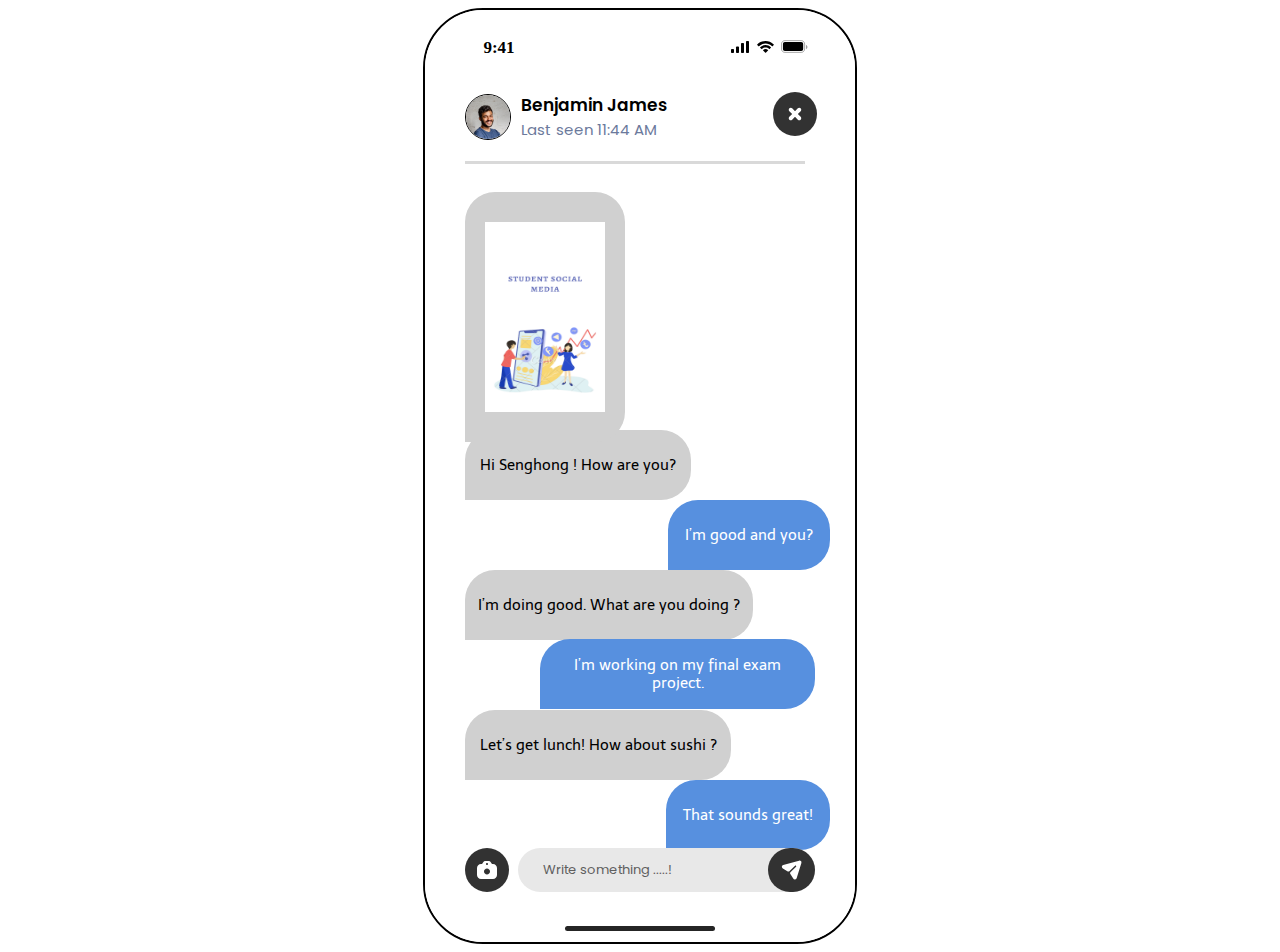
==== pages/chattingPage.html @ 1a9a1ad3 "latest update" ====
<!DOCTYPE html>
<html lang="en">
  <head>
    <meta charset="UTF-8" />
    <meta name="viewport" content="width=device-width, initial-scale=1.0" />
    <title>Chatting</title>
    <link rel="stylesheet" href="/assets/css/chat.css" />
  </head>
  <body>
    <div
      class="MessageChatting"
      style="
        margin: auto;
        width: 430px;
        height: 932px;
        position: relative;
        background: white;
        border-radius: 60px;
        overflow: hidden;
        border: 2.5px black solid;
      "
    >
      <div class="Base" style="width: 430px; height: 932px; left: 0px; top: 0px; position: absolute; background: white"></div>
      <div class="IphoneBar" style="width: 336.4px; height: 894px; left: 47px; top: 27px; position: absolute">
        <div
          class="Time"
          style="
            width: 54px;
            height: 20px;
            left: 0px;
            top: 0px;
            position: absolute;
            text-align: center;
            color: black;
            font-size: 17px;
            font-family: SF Pro Text;
            font-weight: 600;
            line-height: 22px;
            word-wrap: break-word;
          "
        >
          9:41
        </div>
        <div class="RightSide">
          <img class="BatteryBar" src="/assets/icons/status-bar-battery.svg" />
          <img class="Wifi" src="/assets/icons/wifi.svg" />
          <img class="IconMobileSignal" src="/assets/icons/icon-mobile-signal.svg" />
        </div>
        <div
          class="Rectangle4"
          style="width: 150px; height: 5px; left: 93px; top: 889px; position: absolute; background: #252525; border-radius: 5px"
        ></div>
      </div>
      <div class="Card" style="width: 370px; height: 932px; left: 30px; top: 0px; position: absolute">
        <div
          class="Frame250"
          style="
            left: 10px;
            top: 82px;
            position: absolute;
            flex-direction: column;
            justify-content: flex-start;
            align-items: flex-start;
            gap: 20px;
            display: inline-flex;
          "
        >
          <div class="Frame249" style="justify-content: flex-start; align-items: flex-start; gap: 102px; display: inline-flex">
            <div class="Profile" style="justify-content: center; align-items: center; gap: 10px; display: flex">
              <img
                class="UnsplashIlip77sbmoe"
                style="
                  width: 44px;
                  height: 44px;
                  background: linear-gradient(0deg, #c4c4c4 0%, #c4c4c4 100%);
                  border-radius: 9999px;
                  border: 0.5px black solid;
                "
                src="/assets/images/profile-post1.jpg"
              />
              <div class="BenjaminJamesLastSeen1144Am" style="width: 150px">
                <span style="color: black; font-size: 17px; font-family: Poppins; font-weight: 600; word-wrap: break-word">Benjamin James<br /></span
                ><span style="color: #6c7a9c; font-size: 15px; font-family: Poppins; font-weight: 400; word-wrap: break-word"
                  >Last seen 11:44 AM</span
                >
              </div>
            </div>
            <a href="/pages/messagePage.html">
              <div
              class="ExitButton"
              style="
                padding: 10px;
                background: #323232;
                border-radius: 50px;
                justify-content: flex-start;
                align-items: flex-start;
                gap: 10px;
                display: flex;
                cursor: pointer;
              "
            >
              <div class="HugeIcon" style="width: 24px; height: 24px; position: relative">
                <img class="exitIcon" style="width: 24px; height: 24px; position: absolute" src="/assets/icons/exit.svg"></img>
              </div>
            </div>
            </a>

          </div>
          <div class="Separator" style="width: 340px; height: 3px; background: rgba(0, 0, 0, 0.15)"></div>
        </div>
        <div class="Frame257" style="width: 350px; height: 646px; left: 10px; top: 174px; position: absolute">
          <div class="Conversation" style="width: 345px; height: 638px; left: 0px; top: 8px; position: absolute">
            <div
              class="Frame250"
              style="
                width: 206px;
                height: 50px;
                padding: 10px;
                left: 0px;
                top: 238px;
                position: absolute;
                background: #d0d0d0;
                border-top-left-radius: 30px;
                border-top-right-radius: 30px;
                border-bottom-right-radius: 30px;
                justify-content: center;
                align-items: center;
                gap: 10px;
                display: inline-flex;
              "
            >
              <div
                class="HiSenghongHowAreYou"
                style="text-align: center; color: black; font-size: 15px; font-family: Telex; font-weight: 400; word-wrap: break-word"
              >
                Hi Senghong ! How are you?
              </div>
            </div>
            <div
              class="Frame254"
              style="
                width: 142px;
                height: 50px;
                padding: 10px;
                left: 203px;
                top: 308px;
                position: absolute;
                background: #5790df;
                border-top-left-radius: 30px;
                border-top-right-radius: 30px;
                border-bottom-right-radius: 30px;
                justify-content: center;
                align-items: center;
                gap: 10px;
                display: inline-flex;
              "
            >
              <div
                class="IMGoodAndYou"
                style="text-align: center; color: white; font-size: 15px; font-family: Telex; font-weight: 400; word-wrap: break-word"
              >
                I’m good and you?
              </div>
            </div>
            <div
              class="Frame256"
              style="
                width: 144px;
                height: 50px;
                padding: 10px;
                left: 201px;
                top: 588px;
                position: absolute;
                background: #5790df;
                border-top-left-radius: 30px;
                border-top-right-radius: 30px;
                border-bottom-right-radius: 30px;
                justify-content: center;
                align-items: center;
                gap: 10px;
                display: inline-flex;
              "
            >
              <div
                class="ThatSoundsGreat"
                style="text-align: center; color: white; font-size: 15px; font-family: Telex; font-weight: 400; word-wrap: break-word"
              >
                That sounds great!
              </div>
            </div>
            <div
              class="Frame252"
              style="
                width: 268px;
                height: 50px;
                padding: 10px;
                left: 0px;
                top: 378px;
                position: absolute;
                background: #d0d0d0;
                border-top-left-radius: 30px;
                border-top-right-radius: 30px;
                border-bottom-right-radius: 30px;
                justify-content: center;
                align-items: center;
                gap: 10px;
                display: inline-flex;
              "
            >
              <div
                class="IMDoingGoodWhatAreYouDoing"
                style="text-align: center; color: black; font-size: 15px; font-family: Telex; font-weight: 400; word-wrap: break-word"
              >
                I’m doing good. What are you doing ?
              </div>
            </div>
            <div
              class="Frame253"
              style="
                width: 246px;
                height: 50px;
                padding: 10px;
                left: 0px;
                top: 518px;
                position: absolute;
                background: #d0d0d0;
                border-top-left-radius: 30px;
                border-top-right-radius: 30px;
                border-bottom-right-radius: 30px;
                justify-content: center;
                align-items: center;
                gap: 10px;
                display: inline-flex;
              "
            >
              <div
                class="LetSGetLunchHowAboutSushi"
                style="text-align: center; color: black; font-size: 15px; font-family: Telex; font-weight: 400; word-wrap: break-word"
              >
                Let’s get lunch! How about sushi ?
              </div>
            </div>
            <div
              class="Frame251"
              style="
                width: 140px;
                height: 230px;
                padding: 10px;
                left: 0px;
                top: 0px;
                position: absolute;
                background: #d0d0d0;
                border-top-left-radius: 30px;
                border-top-right-radius: 30px;
                border-bottom-right-radius: 30px;
                justify-content: center;
                align-items: center;
                gap: 10px;
                display: inline-flex;
              "
            >
              <img class="ProfilePost11" style="width: 120px; height: 190px" src="/assets/images/ssm_bgcover.png" />
            </div>
          </div>
          <div
            class="Frame255"
            style="
              height: 50px;
              padding: 10px;
              left: 75px;
              top: 455px;
              position: absolute;
              background: #5790df;
              border-top-left-radius: 30px;
              border-top-right-radius: 30px;
              border-bottom-right-radius: 30px;
              justify-content: center;
              align-items: center;
              gap: 10px;
              display: inline-flex;
            "
          >
            <div
              class="IMWorkingOnMyFinalExamProject"
              style="text-align: center; color: white; font-size: 15px; font-family: Telex; font-weight: 400; word-wrap: break-word"
            >
              I’m working on my final exam project.
            </div>
          </div>
        </div>
        <div class="CameraButton" style="width: 44px; height: 44px; left: 10px; top: 838px; position: absolute">
          <div
            class="Ellipse256"
            style="width: 44px; height: 44px; left: 0px; top: 0px; position: absolute; background: #323232; border-radius: 9999px"
          ></div>
          <div class="HugeIcon" style="width: 24px; height: 24px; left: 10px; top: 10px; position: absolute">
            <img class="SendPicture" style="width: 24px; height: 24px; position: absolute" src="/assets/icons/camera_icon.svg"></img>
          </div>
        </div>
        <div class="SentMessage" style="width: 297px; height: 44px; left: 63px; top: 838px; position: absolute">
          <div
            class="Rectangle9"
            style="width: 297px; height: 44px; left: 0px; top: 0px; position: absolute; background: #e8e8e8; border-radius: 30px"
          ></div>
          <div
            class="WriteSomething"
            style="
              left: 25px;
              top: 12px;
              position: absolute;
              text-align: center;
              color: #5f5f5f;
              font-size: 13px;
              font-family: Poppins;
              font-weight: 400;
              word-wrap: break-word;
            "
          >
            Write something .....!
          </div>
          <div class="SentButton" style="width: 46.67px; height: 44px; left: 250.33px; top: 0px; position: absolute">
            <div
              class="Ellipse256"
              style="width: 46.67px; height: 44px; left: 0px; top: 0px; position: absolute; background: #323232; border-radius: 9999px"
            ></div>
            <div class="IconlyBoldSend" style="width: 25.46px; height: 24px; left: 10.61px; top: 10px; position: absolute">
              <img class="Send" style="width: 25.46px; height: 24px; position: absolute" src="/assets/icons/Send.svg"></img>
            </div>
          </div>
        </div>
      </div>
    </div>
  </body>
</html>
---- assets/css/chat.css ----
@import url('https://fonts.googleapis.com/css2?family=Comfortaa&family=Poppins&family=Roboto&family=Telex&family=Tinos&family=Titan+One&display=swap');
.RightSide {
  width: 77.4px; height: 13px; left: 259px; top: 3px; position: absolute;
}
  .BatteryBar {
    width: 27.4px; height: 13px; left: 50px; top: 0px; position: absolute;
  }
  .Wifi {
    width: 17px; height: 11.83px; left: 26px; top: 1px; position: absolute;
  }
  .IconMobileSignal{
    width: 18px; height: 12px; left: 0px; top: 1px; position: absolute;
  }
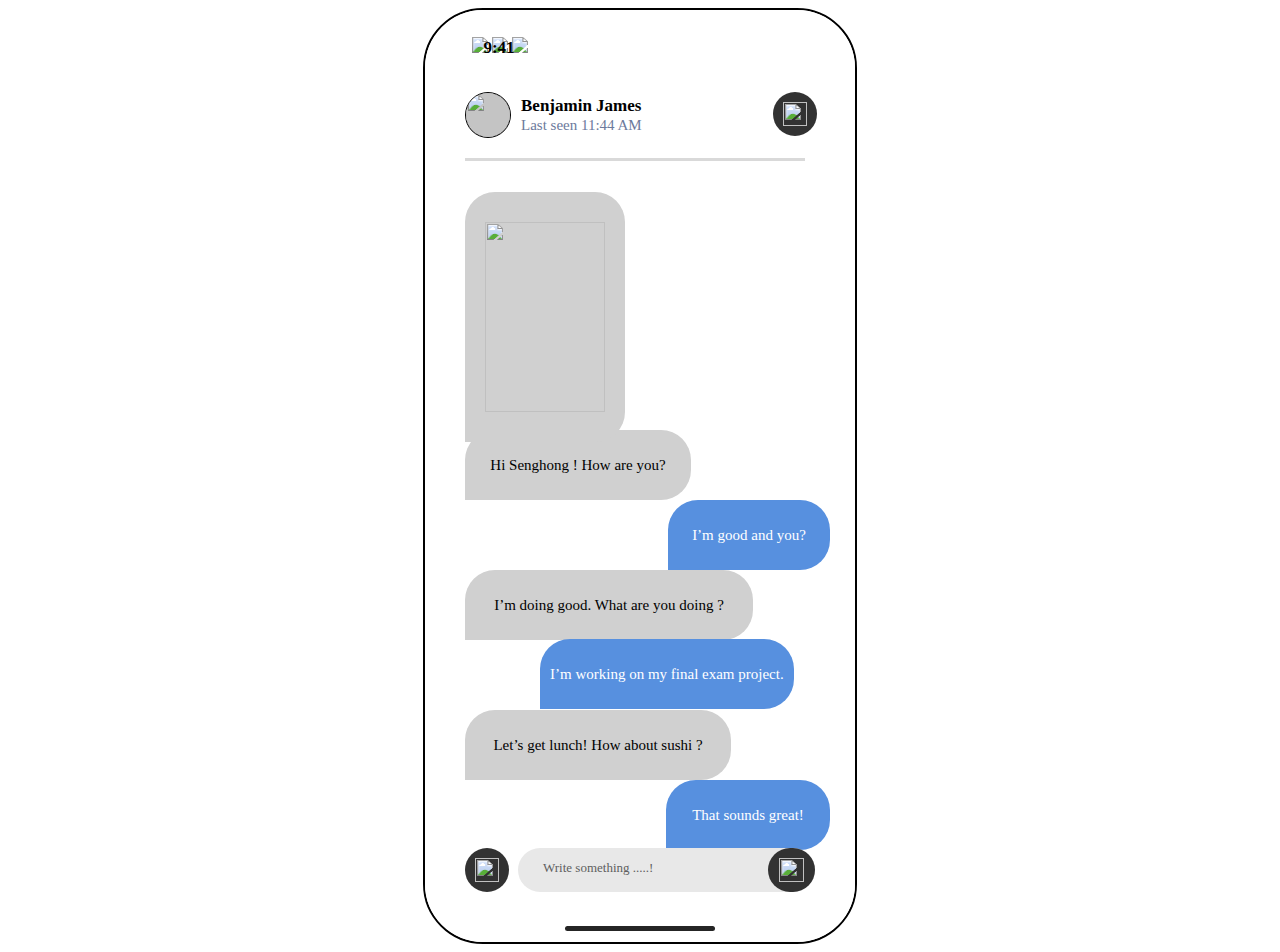
==== commit 8ed03e02: "latest" ====
--- a/pages/chattingPage.html
+++ b/pages/chattingPage.html
@@ -4,7 +4,7 @@
     <meta charset="UTF-8" />
     <meta name="viewport" content="width=device-width, initial-scale=1.0" />
     <title>Chatting</title>
-    <link rel="stylesheet" href="/assets/css/chat.css" />
+    <link rel="stylesheet" href="assets/css/chat.css" />
   </head>
   <body>
     <div
@@ -42,9 +42,9 @@
           9:41
         </div>
         <div class="RightSide">
-          <img class="BatteryBar" src="/assets/icons/status-bar-battery.svg" />
-          <img class="Wifi" src="/assets/icons/wifi.svg" />
-          <img class="IconMobileSignal" src="/assets/icons/icon-mobile-signal.svg" />
+          <img class="BatteryBar" src="assets/icons/status-bar-battery.svg" />
+          <img class="Wifi" src="assets/icons/wifi.svg" />
+          <img class="IconMobileSignal" src="assets/icons/icon-mobile-signal.svg" />
         </div>
         <div
           class="Rectangle4"
@@ -76,7 +76,7 @@
                   border-radius: 9999px;
                   border: 0.5px black solid;
                 "
-                src="/assets/images/profile-post1.jpg"
+                src="assets/images/profile-post1.jpg"
               />
               <div class="BenjaminJamesLastSeen1144Am" style="width: 150px">
                 <span style="color: black; font-size: 17px; font-family: Poppins; font-weight: 600; word-wrap: break-word">Benjamin James<br /></span
@@ -85,7 +85,7 @@
                 >
               </div>
             </div>
-            <a href="/pages/messagePage.html">
+            <a href="pages/messagePage.html">
               <div
               class="ExitButton"
               style="
@@ -100,7 +100,7 @@
               "
             >
               <div class="HugeIcon" style="width: 24px; height: 24px; position: relative">
-                <img class="exitIcon" style="width: 24px; height: 24px; position: absolute" src="/assets/icons/exit.svg"></img>
+                <img class="exitIcon" style="width: 24px; height: 24px; position: absolute" src="assets/icons/exit.svg"></img>
               </div>
             </div>
             </a>
@@ -259,7 +259,7 @@
                 display: inline-flex;
               "
             >
-              <img class="ProfilePost11" style="width: 120px; height: 190px" src="/assets/images/ssm_bgcover.png" />
+              <img class="ProfilePost11" style="width: 120px; height: 190px" src="assets/images/ssm_bgcover.png" />
             </div>
           </div>
           <div
@@ -294,7 +294,7 @@
             style="width: 44px; height: 44px; left: 0px; top: 0px; position: absolute; background: #323232; border-radius: 9999px"
           ></div>
           <div class="HugeIcon" style="width: 24px; height: 24px; left: 10px; top: 10px; position: absolute">
-            <img class="SendPicture" style="width: 24px; height: 24px; position: absolute" src="/assets/icons/camera_icon.svg"></img>
+            <img class="SendPicture" style="width: 24px; height: 24px; position: absolute" src="assets/icons/camera_icon.svg"></img>
           </div>
         </div>
         <div class="SentMessage" style="width: 297px; height: 44px; left: 63px; top: 838px; position: absolute">
@@ -324,7 +324,7 @@
               style="width: 46.67px; height: 44px; left: 0px; top: 0px; position: absolute; background: #323232; border-radius: 9999px"
             ></div>
             <div class="IconlyBoldSend" style="width: 25.46px; height: 24px; left: 10.61px; top: 10px; position: absolute">
-              <img class="Send" style="width: 25.46px; height: 24px; position: absolute" src="/assets/icons/Send.svg"></img>
+              <img class="Send" style="width: 25.46px; height: 24px; position: absolute" src="assets/icons/Send.svg"></img>
             </div>
           </div>
         </div>
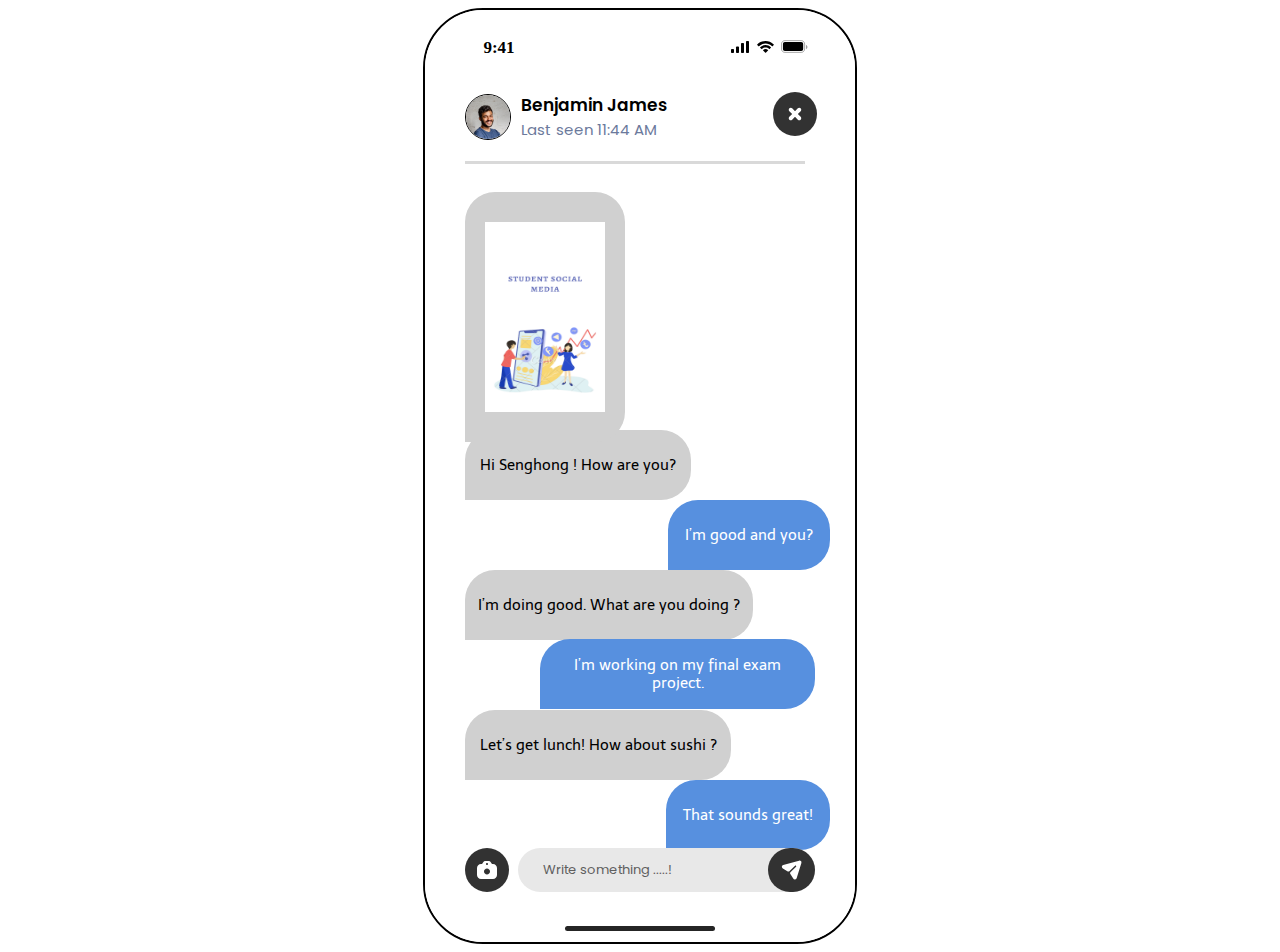
==== commit ececbc07: "chatting" ====
--- a/pages/chattingPage.html
+++ b/pages/chattingPage.html
@@ -4,7 +4,7 @@
     <meta charset="UTF-8" />
     <meta name="viewport" content="width=device-width, initial-scale=1.0" />
     <title>Chatting</title>
-    <link rel="stylesheet" href="assets/css/chat.css" />
+    <link rel="stylesheet" href="../assets/css/chat.css" />
   </head>
   <body>
     <div
@@ -42,9 +42,9 @@
           9:41
         </div>
         <div class="RightSide">
-          <img class="BatteryBar" src="assets/icons/status-bar-battery.svg" />
-          <img class="Wifi" src="assets/icons/wifi.svg" />
-          <img class="IconMobileSignal" src="assets/icons/icon-mobile-signal.svg" />
+          <img class="BatteryBar" src="../assets/icons/status-bar-battery.svg" />
+          <img class="Wifi" src="../assets/icons/wifi.svg" />
+          <img class="IconMobileSignal" src="../assets/icons/icon-mobile-signal.svg" />
         </div>
         <div
           class="Rectangle4"
@@ -76,7 +76,7 @@
                   border-radius: 9999px;
                   border: 0.5px black solid;
                 "
-                src="assets/images/profile-post1.jpg"
+                src="../assets/images/profile-post1.jpg"
               />
               <div class="BenjaminJamesLastSeen1144Am" style="width: 150px">
                 <span style="color: black; font-size: 17px; font-family: Poppins; font-weight: 600; word-wrap: break-word">Benjamin James<br /></span
@@ -85,7 +85,7 @@
                 >
               </div>
             </div>
-            <a href="pages/messagePage.html">
+            <a href="messagePage.html">
               <div
               class="ExitButton"
               style="
@@ -100,7 +100,7 @@
               "
             >
               <div class="HugeIcon" style="width: 24px; height: 24px; position: relative">
-                <img class="exitIcon" style="width: 24px; height: 24px; position: absolute" src="assets/icons/exit.svg"></img>
+                <img class="exitIcon" style="width: 24px; height: 24px; position: absolute" src="../assets/icons/exit.svg"></img>
               </div>
             </div>
             </a>
@@ -259,7 +259,7 @@
                 display: inline-flex;
               "
             >
-              <img class="ProfilePost11" style="width: 120px; height: 190px" src="assets/images/ssm_bgcover.png" />
+              <img class="ProfilePost11" style="width: 120px; height: 190px" src="../assets/images/ssm_bgcover.png" />
             </div>
           </div>
           <div
@@ -294,7 +294,7 @@
             style="width: 44px; height: 44px; left: 0px; top: 0px; position: absolute; background: #323232; border-radius: 9999px"
           ></div>
           <div class="HugeIcon" style="width: 24px; height: 24px; left: 10px; top: 10px; position: absolute">
-            <img class="SendPicture" style="width: 24px; height: 24px; position: absolute" src="assets/icons/camera_icon.svg"></img>
+            <img class="SendPicture" style="width: 24px; height: 24px; position: absolute" src="../assets/icons/camera_icon.svg"></img>
           </div>
         </div>
         <div class="SentMessage" style="width: 297px; height: 44px; left: 63px; top: 838px; position: absolute">
@@ -324,7 +324,7 @@
               style="width: 46.67px; height: 44px; left: 0px; top: 0px; position: absolute; background: #323232; border-radius: 9999px"
             ></div>
             <div class="IconlyBoldSend" style="width: 25.46px; height: 24px; left: 10.61px; top: 10px; position: absolute">
-              <img class="Send" style="width: 25.46px; height: 24px; position: absolute" src="assets/icons/Send.svg"></img>
+              <img class="Send" style="width: 25.46px; height: 24px; position: absolute" src="../assets/icons/Send.svg"></img>
             </div>
           </div>
         </div>
--- a/assets/css/chat.css
+++ b/assets/css/chat.css
@@ -0,0 +1,13 @@
+@import url('https://fonts.googleapis.com/css2?family=Comfortaa&family=Poppins&family=Roboto&family=Telex&family=Tinos&family=Titan+One&display=swap');
+.RightSide {
+  width: 77.4px; height: 13px; left: 259px; top: 3px; position: absolute;
+}
+  .BatteryBar {
+    width: 27.4px; height: 13px; left: 50px; top: 0px; position: absolute;
+  }
+  .Wifi {
+    width: 17px; height: 11.83px; left: 26px; top: 1px; position: absolute;
+  }
+  .IconMobileSignal{
+    width: 18px; height: 12px; left: 0px; top: 1px; position: absolute;
+  }